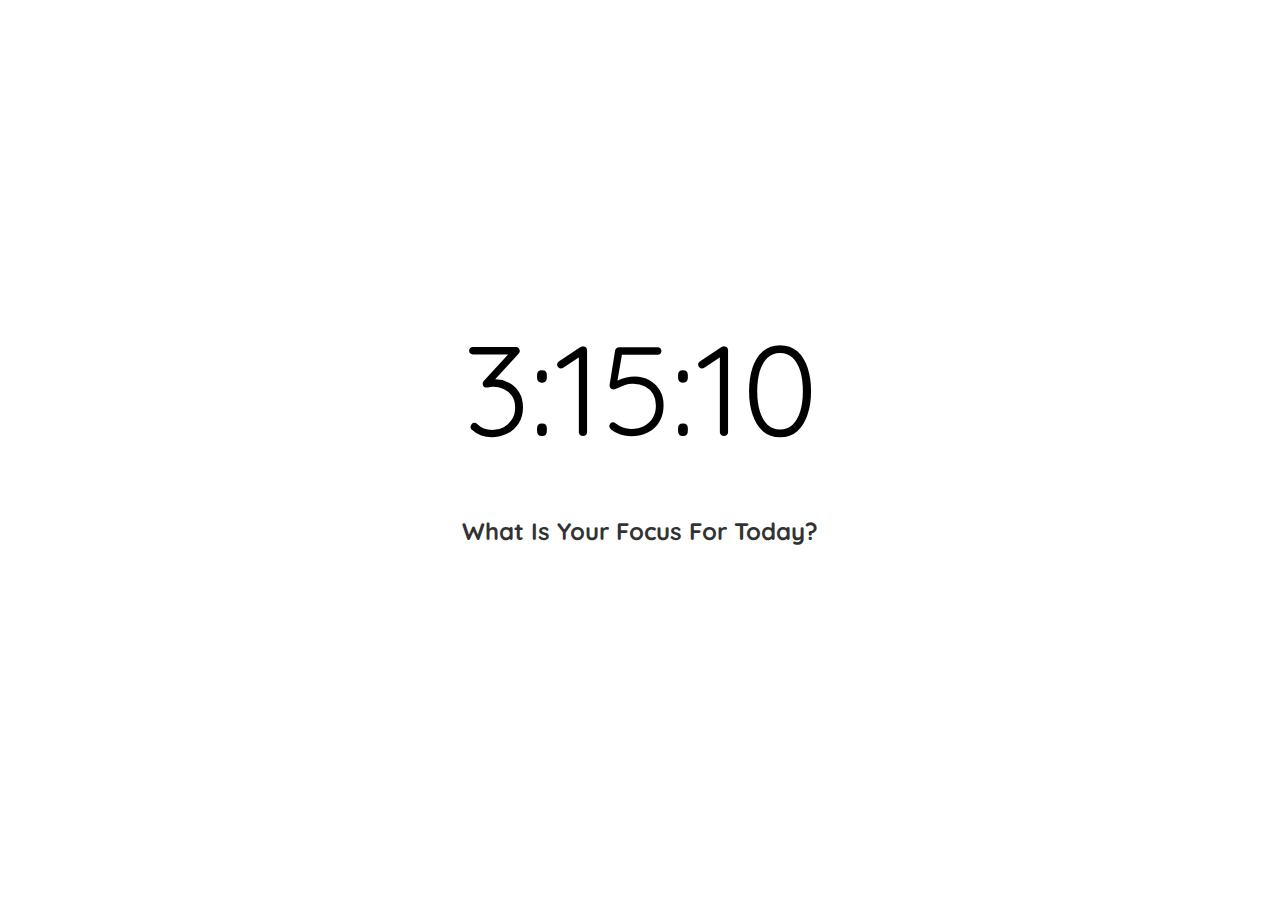
==== momentum/index.html @ b3c76fad "init: the task is cloned, some code added" ====
<!DOCTYPE html>
<html lang="en">
<head>
  <meta charset="UTF-8" />
  <meta name="viewport" content="width=device-width, initial-scale=1.0" />
  <link href="https://fonts.googleapis.com/css2?family=Quicksand:wght@600&display=swap" rel="stylesheet">
  <link rel="stylesheet" href="style.css" />
  <title>momentum</title>
</head>
<body>
  <time class="time"></time>
  <h1>
    <span class="greeting"></span>
    <span class="name" contenteditable="true"></span>
  </h1>
  <h2>What Is Your Focus For Today?</h2>
  <h2 class="focus" contenteditable="true"></h2>
  <script src="script.js"></script>
</body>
</html>
---- momentum/style.css ----
* {
  box-sizing: border-box;
  margin: 0;
  padding: 0;
}

body {
  font-family: 'Quicksand', sans-serif;
  display: flex;
  flex-direction: column;
  align-items: center;
  justify-content: center;
  text-align: center;
  height: 100vh;
  background-size: cover;
  color: #000000;
}

.time {
  font-size: 8rem;
}

h1 {
  margin-bottom: 3rem;
}

h2 {
  margin-bottom: 0.5rem;
  opacity: 0.8;
}

@media (max-width: 700px) {
  .time {
    font-size: 6rem;
  }
}
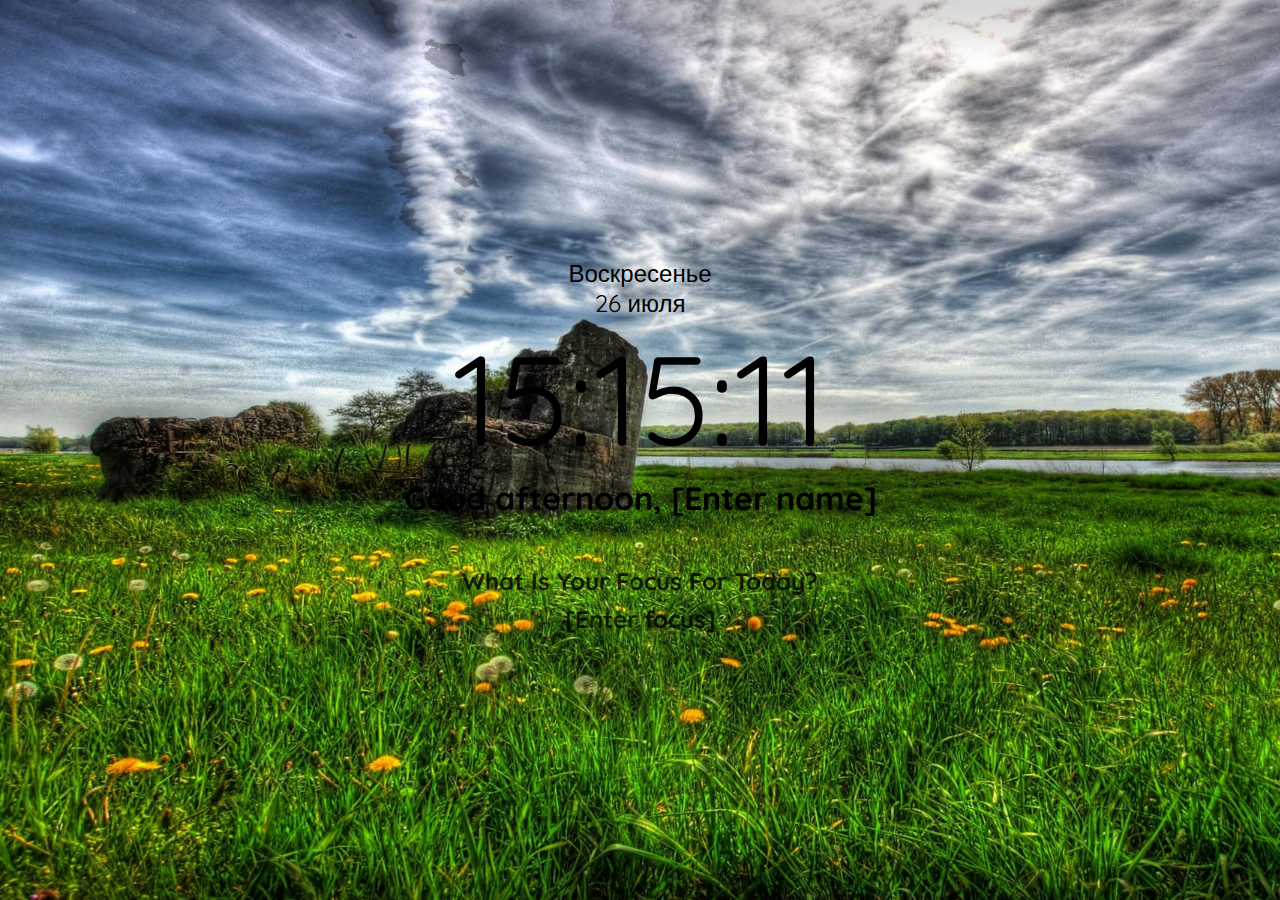
==== commit 450b33ac: "add: base task functionality" ====
--- a/momentum/index.html
+++ b/momentum/index.html
@@ -8,6 +8,10 @@
   <title>momentum</title>
 </head>
 <body>
+  <div class="date">
+    <div class="day"></div>
+    <div class="month"></div>
+  </div>
   <time class="time"></time>
   <h1>
     <span class="greeting"></span>
--- a/momentum/style.css
+++ b/momentum/style.css
@@ -20,6 +20,10 @@
   font-size: 8rem;
 }
 
+.date {
+  font-size: 1.5rem;
+}
+
 h1 {
   margin-bottom: 3rem;
 }
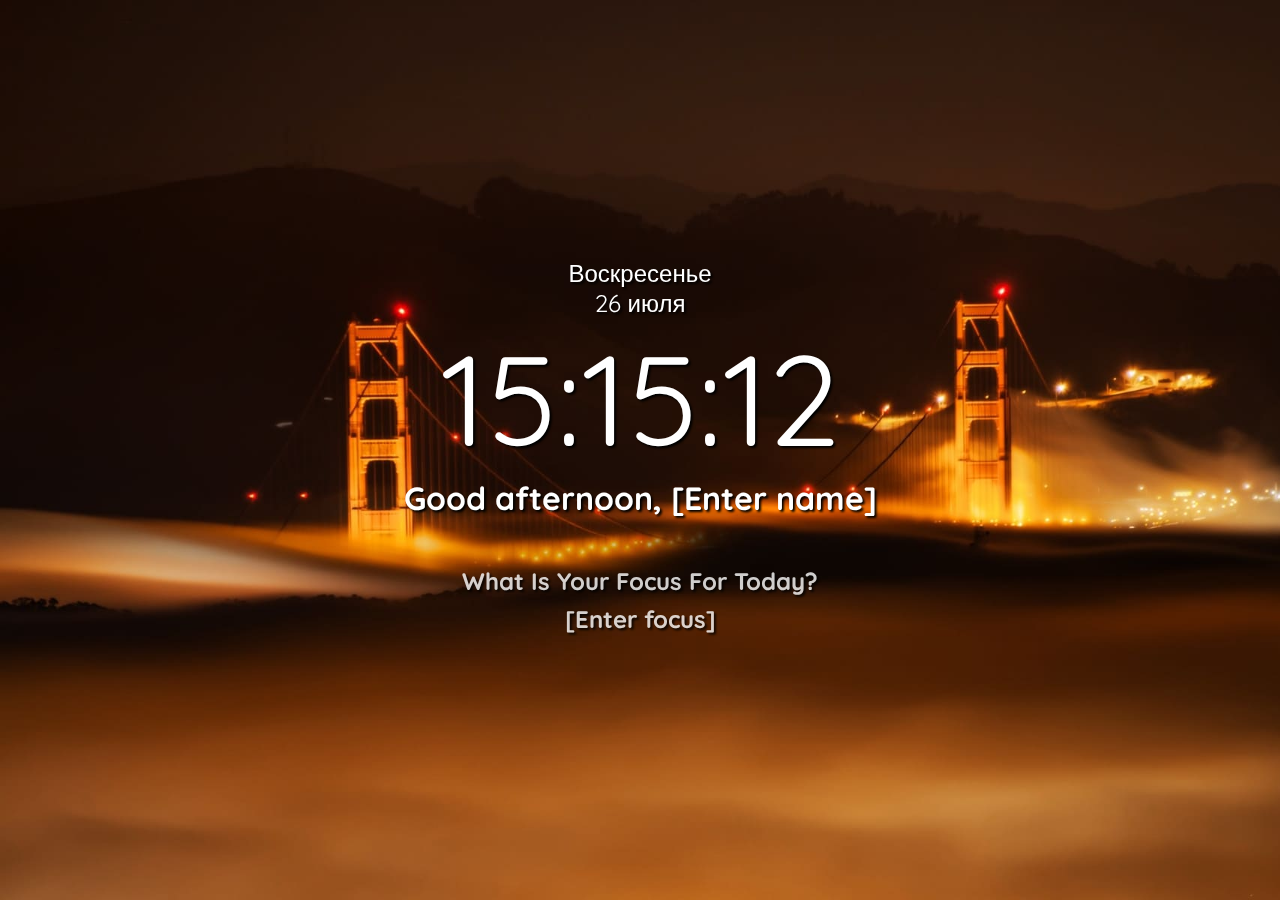
==== commit 62eb0f21: "add: bg imgs change" ====
--- a/momentum/index.html
+++ b/momentum/index.html
@@ -8,6 +8,7 @@
   <title>momentum</title>
 </head>
 <body>
+  <button class="btn"></button>
   <div class="date">
     <div class="day"></div>
     <div class="month"></div>
--- a/momentum/style.css
+++ b/momentum/style.css
@@ -13,24 +13,58 @@
   text-align: center;
   height: 100vh;
   background-size: cover;
-  color: #000000;
+  color: #fff;
+  transition: background-image 1s ease-in-out;
+}
+
+.btn {
+  width: 60px;
+  height: 60px;
+  border: 0;
+  background: url("https://www.pngarts.com/files/7/Update-Button-PNG-Image.png");
+  background-size: contain;
+  background-repeat: no-repeat;
+  filter: grayscale(1);
+  margin: 10px;
+  position: absolute;
+  left: 10px;
+  top: 10px;
+  opacity: 0.65;
+}
+
+.btn:hover {
+  filter: grayscale(.8);
+  opacity: 0.8;
+}
+
+.btn:active,
+.btn:focus {
+  outline: 0;
+}
+
+.btn:active{
+  transform: scale(1.02)
 }
 
 .time {
   font-size: 8rem;
+  filter: drop-shadow(2px 2px 1px black);
 }
 
 .date {
   font-size: 1.5rem;
+  filter: drop-shadow(2px 2px 1px black);
 }
 
 h1 {
   margin-bottom: 3rem;
+  filter: drop-shadow(2px 2px 1px black);
 }
 
 h2 {
   margin-bottom: 0.5rem;
   opacity: 0.8;
+  filter: drop-shadow(2px 2px 1px black);
 }
 
 @media (max-width: 700px) {
